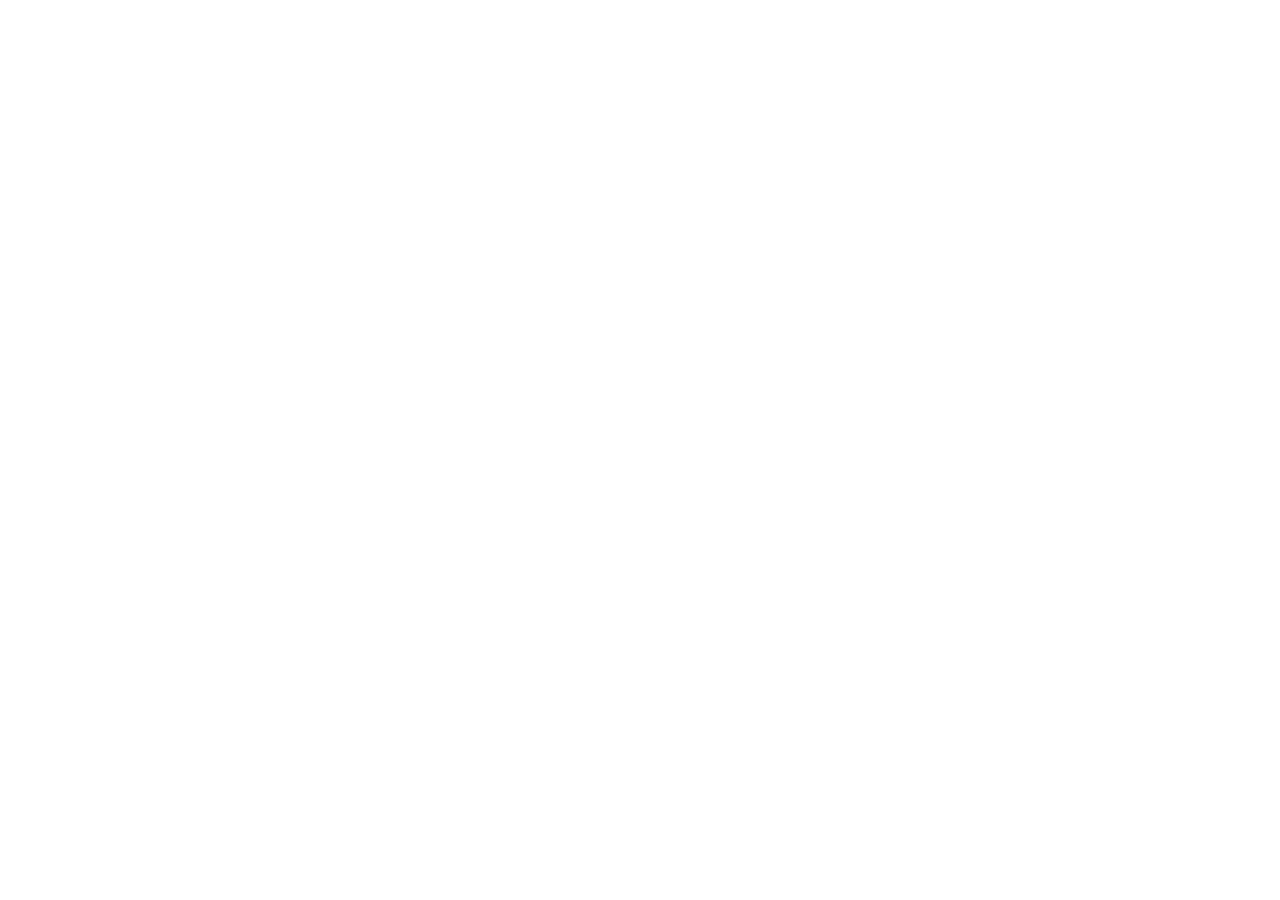
==== activities.html @ d6452ca9 "Third Draft Css and sematic layouts were added" ====
<!DOCTYPE html>
<html lang="en">
<head>
    <meta charset="UTF-8">
    <meta name="viewport" content="width=device-width, initial-scale=1.0">
    <title>Document</title>
</head>
<body>
       <header>
         <nav>
            
        </nav>
    </header>
    <main>

    </main>
    <footer>
        
    </footer> 
</body>
</html>
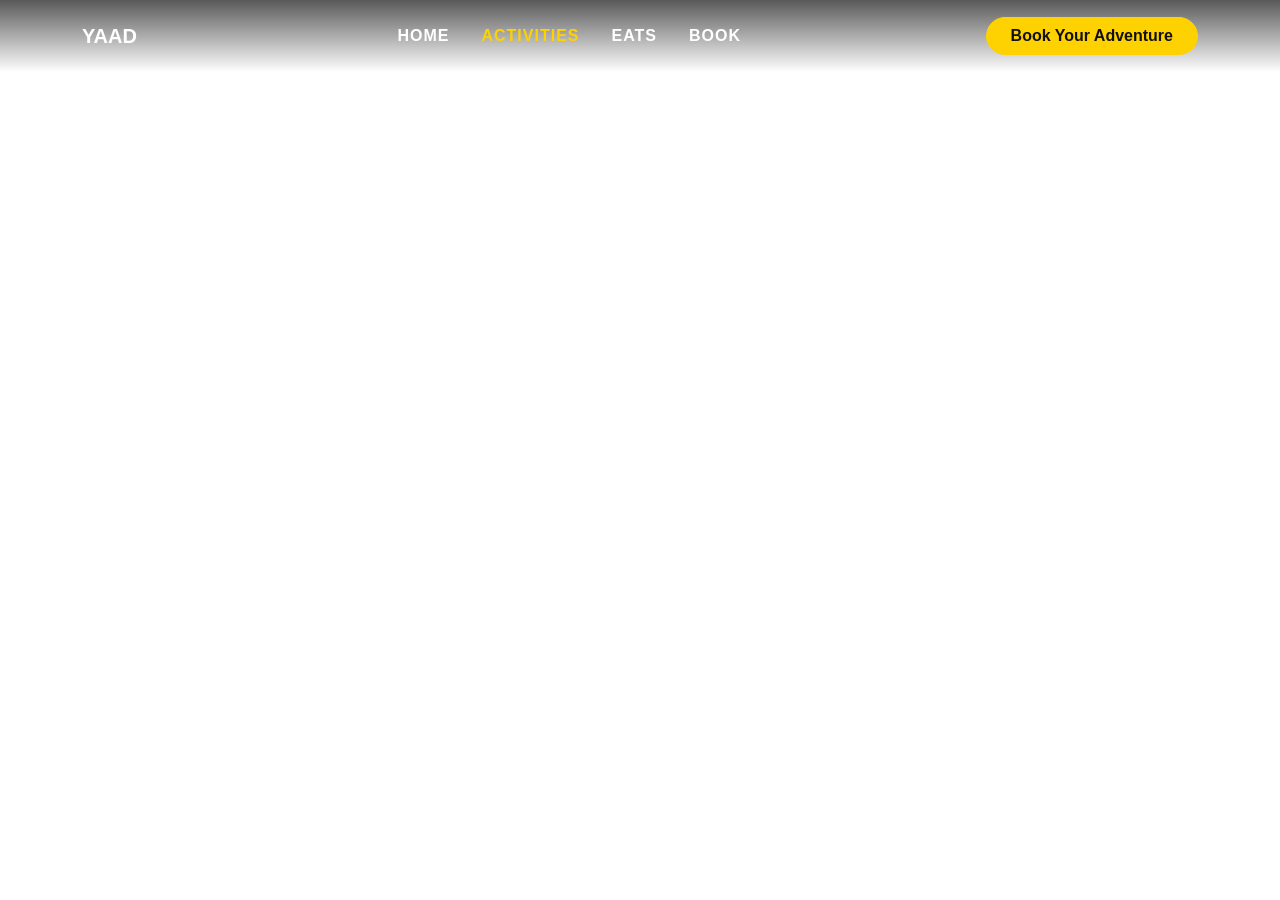
==== commit e585812f: "Header fixing Navigation and banner was added to other pages and book page was made to accomodate bo" ====
--- a/activities.html
+++ b/activities.html
@@ -3,8 +3,36 @@
 <head>
     <meta charset="UTF-8">
     <meta name="viewport" content="width=device-width, initial-scale=1.0">
-    <title>Document</title>
+    <title>Activities</title>
+    <link href="https://cdn.jsdelivr.net/npm/bootstrap@5.3.0/dist/css/bootstrap.min.css" rel="stylesheet" integrity="sha384-9ndCyUaIbzAi2FUVXJi0CjmCapSmO7SnpJef0486qhLnuZ2cdeRhO02iuK6FUUVM" crossorigin="anonymous">
+    <link rel="stylesheet" href="stylesheets/styles.css">
 </head>
+<body>
+    <header>
+        <nav class="navbar navbar-expand-lg navbar-dark site-nav fixed-top">
+            <div class="container">
+                <a class="navbar-brand fw-bold" href="index.html">YAAD</a>
+                <button class="navbar-toggler" type="button" data-bs-toggle="collapse" data-bs-target="#mainNav" aria-controls="mainNav" aria-expanded="false" aria-label="Toggle navigation">
+                    <span class="navbar-toggler-icon"></span>
+                </button>
+                <div class="collapse navbar-collapse" id="mainNav">
+                    <ul class="navbar-nav mx-auto">
+                        <li class="nav-item"><a class="nav-link" href="index.html">Home</a></li>
+                        <li class="nav-item"><a class="nav-link active" href="activities.html" aria-current="page">Activities</a></li>
+                        <li class="nav-item"><a class="nav-link" href="eats.html">Eats</a></li>
+                        <li class="nav-item"><a class="nav-link" href="book.html">Book</a></li>
+                    </ul>
+                    <a href="book.html" class="btn btn-gold">Book Your Adventure</a>
+                </div>
+            </div>
+        </nav>
+        <div class="page-hero d-flex align-items-end hero-activities">
+            <div class="container pb-4">
+                <h1 class="text-white fw-bold">Activities</h1>
+                <p class="lead text-white mb-0">Waterfalls, trails, rivers and culture across the island.</p>
+            </div>
+        </div>
+    </header>
 <body>
        <header>
          <nav>
--- a/stylesheets/styles.css
+++ b/stylesheets/styles.css
@@ -0,0 +1,83 @@
+/* -- Global color variables (Jamaican colours to be reused alot) -- */
+:root {
+    --jm-green: #009b3a;
+    --jm-green-dark: #007a2e;
+    --jm-gold: #fed100;
+    --jm-black: #111111;
+}
+
+body {
+    font-family: "Segoe UI", Roboto, Arial, sans-serif;
+    color: #333;
+}
+
+/* Navigation bar styles */
+.site-nav {
+    background: linear-gradient(to bottom, rgba(0, 0, 0, 0.65), rgba(0, 0, 0, 0));
+    padding: 1rem 0;
+}
+
+.site-nav .nav-link {
+    color: #fff;
+    font-weight: 600;
+    text-transform: uppercase;
+    letter-spacing: 1px;
+    margin: 0 0.5rem;
+}
+.site-nav .nav-link:hover,
+.site-nav .nav-link.active {
+    color: var(--jm-gold);
+}
+@media (max-width: 991.98px) {
+    .site-nav { background: rgba(0, 0, 0, 0.85); }
+}
+
+/* Hero section styles */
+.hero {
+    min-height: 100vh;
+    background-image:
+        linear-gradient(rgba(0, 0, 0, 0.35), rgba(0, 0, 0, 0.55)),
+        url('../images/banner_background.jpg');
+    background-color: var(--jm-green-dark);   /* fallback if image is missing */
+    background-size: cover;
+    background-position: center;
+}
+.banner-text1, .banner-text2, .banner-text3 {
+    color: #fff;
+    font-weight: 800;
+    text-transform: uppercase;
+    line-height: 1;
+    margin: 0;
+    text-shadow: 0 3px 12px rgba(0, 0, 0, 0.5);
+}
+.banner-text1 { font-size: clamp(2.5rem, 8vw, 6rem); }
+.banner-text2 { font-size: clamp(2.5rem, 8vw, 6rem); color: var(--jm-gold); }
+.banner-text3 { font-size: clamp(2.5rem, 8vw, 6rem); }
+
+/*  Buttons  */
+.btn-gold {
+    background-color: var(--jm-gold);
+    border-color: var(--jm-gold);
+    color: var(--jm-black);
+    font-weight: 700;
+    border-radius: 50rem;
+    padding-left: 1.5rem;
+    padding-right: 1.5rem;
+}
+.btn-gold:hover {
+    background-color: #e7c718;
+    border-color: #e7c718;
+    color: var(--jm-black);
+}
+.btn-green {
+    background-color: var(--jm-green);
+    border-color: var(--jm-green);
+    color: #fff;
+    font-weight: 600;
+    border-radius: 50rem;
+}
+.btn-green:hover {
+    background-color: var(--jm-green-dark);
+    border-color: var(--jm-green-dark);
+    color: #fff;
+}
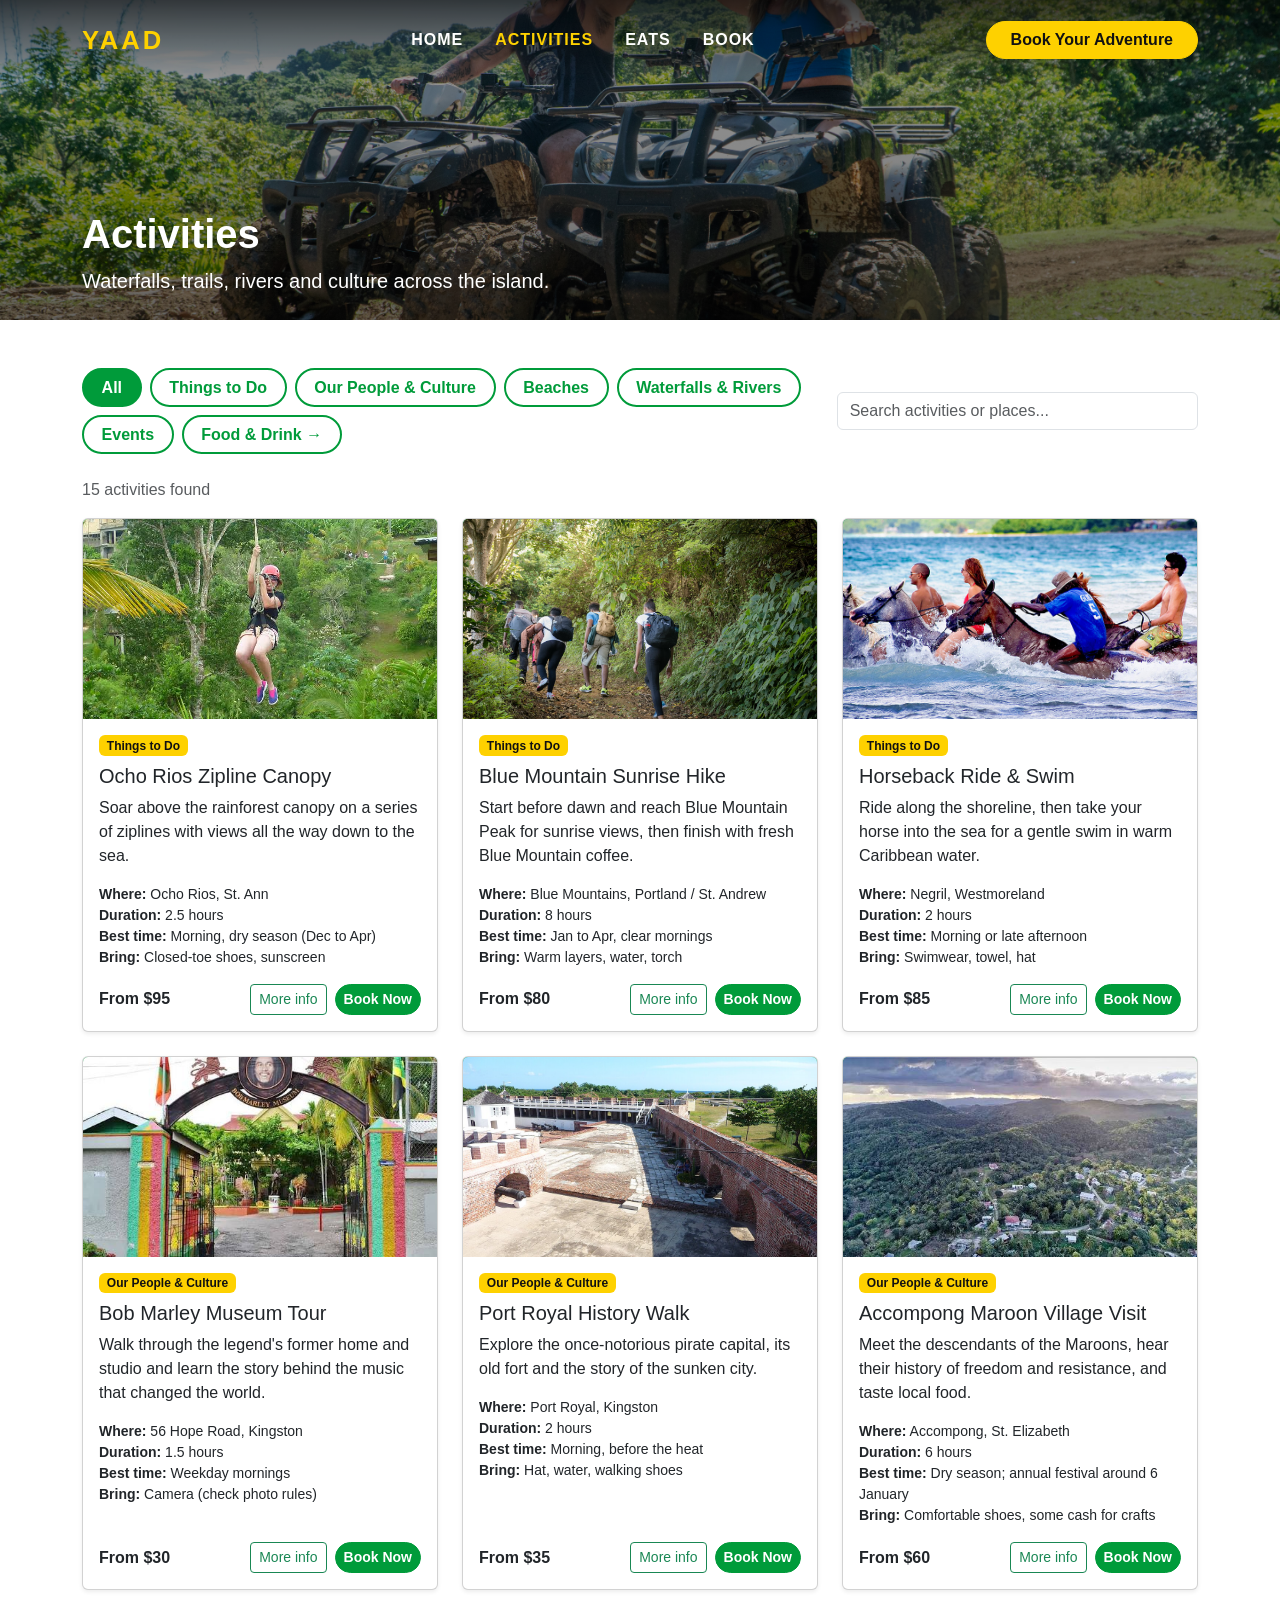
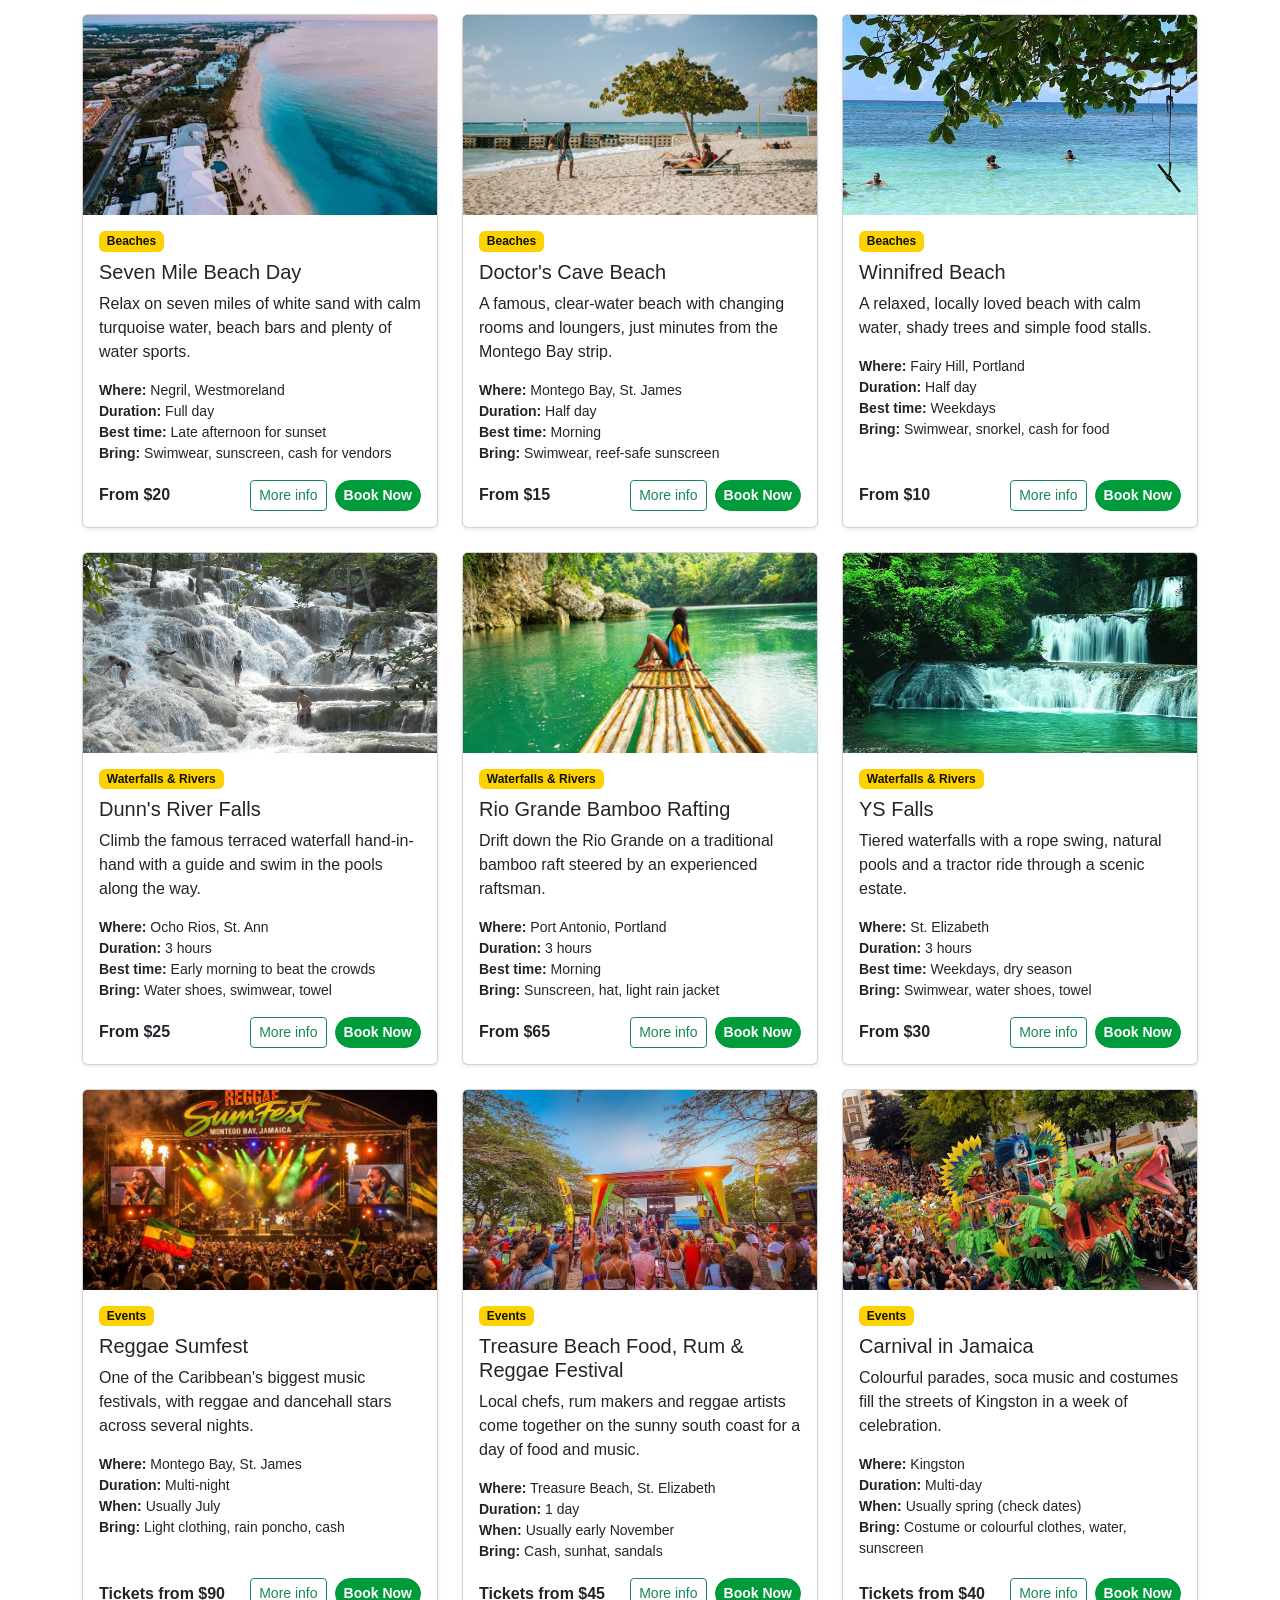
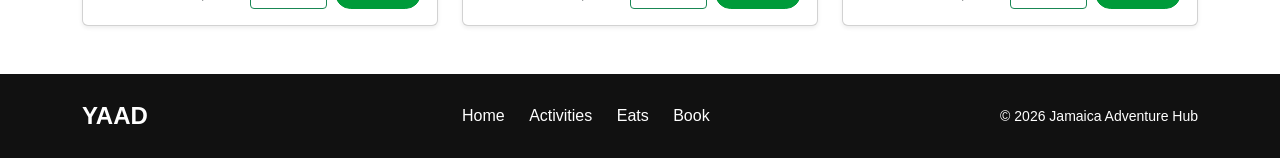
==== commit edea90e1: "All pages,css and Javascript Updates done to all pages, Javascript added and used to populate book a" ====
--- a/activities.html
+++ b/activities.html
@@ -3,8 +3,8 @@
 <head>
     <meta charset="UTF-8">
     <meta name="viewport" content="width=device-width, initial-scale=1.0">
-    <title>Activities</title>
-    <link href="https://cdn.jsdelivr.net/npm/bootstrap@5.3.0/dist/css/bootstrap.min.css" rel="stylesheet" integrity="sha384-9ndCyUaIbzAi2FUVXJi0CjmCapSmO7SnpJef0486qhLnuZ2cdeRhO02iuK6FUUVM" crossorigin="anonymous">
+    <title>Activities | Yaad</title>
+    <link href="https://cdn.jsdelivr.net/npm/bootstrap@5.3.3/dist/css/bootstrap.min.css" rel="stylesheet">
     <link rel="stylesheet" href="stylesheets/styles.css">
 </head>
 <body>
@@ -33,17 +33,75 @@
             </div>
         </div>
     </header>
-<body>
-       <header>
-         <nav>
-            
-        </nav>
-    </header>
+
     <main>
+        <section class="py-5">
+            <div class="container">
+                <div class="row g-3 align-items-center mb-4">
+                    <div class="col-lg-8">
+                        <div id="activity-filters" class="d-flex flex-wrap gap-2" role="group" aria-label="Filter activities by category">
+                            <!-- Filter buttons are built by app.js from the activities array -->
+                        </div>
+                    </div>
+                    <div class="col-lg-4">
+                        <label for="activity-search" class="visually-hidden">Search activities</label>
+                        <input type="search" class="form-control" id="activity-search" placeholder="Search activities or places...">
+                    </div>
+                </div>
+                <p id="activity-count" class="text-muted" aria-live="polite"></p>
+                <div class="row g-4" id="activity-list">
+                    <!-- Cards are rendered by js/app.js. This message is replaced when the script runs. -->
+                    <div class="col-12">
+                        <div class="alert alert-warning mb-0" role="alert">
+                            Activities could not load. Check that <code>js/app.js</code> exists next to your HTML files
+                            and that you are online (jQuery and Bootstrap load from a CDN). Press F12 and look at the Console for details.
+                        </div>
+                    </div>
+                </div>
+            </div>
+        </section>
 
+        <!-- Details modal (Bootstrap JS component) -->
+        <div class="modal fade" id="activityModal" tabindex="-1" aria-labelledby="activityModalTitle" aria-hidden="true">
+            <div class="modal-dialog modal-dialog-centered">
+                <div class="modal-content">
+                    <div class="modal-header">
+                        <h2 class="modal-title h4" id="activityModalTitle"></h2>
+                        <button type="button" class="btn-close" data-bs-dismiss="modal" aria-label="Close"></button>
+                    </div>
+                    <div class="modal-body">
+                        <p id="activityModalMeta" class="text-muted mb-2"></p>
+                        <p id="activityModalDesc"></p>
+                        <p class="fw-bold mb-0" id="activityModalPrice"></p>
+                    </div>
+                    <div class="modal-footer">
+                        <button type="button" class="btn btn-outline-secondary" data-bs-dismiss="modal">Close</button>
+                        <button type="button" id="activityModalBook" class="btn btn-green" data-bs-dismiss="modal">Book Now</button>
+                    </div>
+                </div>
+            </div>
+        </div>
     </main>
-    <footer>
-        
-    </footer> 
+
+    <footer class="site-footer text-white py-4">
+        <div class="container">
+            <div class="row align-items-center gy-3">
+                <div class="col-md-4 fw-bold fs-4">YAAD</div>
+                <div class="col-md-4">
+                    <ul class="list-inline mb-0">
+                        <li class="list-inline-item"><a href="index.html">Home</a></li>
+                        <li class="list-inline-item"><a href="activities.html">Activities</a></li>
+                        <li class="list-inline-item"><a href="eats.html">Eats</a></li>
+                        <li class="list-inline-item"><a href="book.html">Book</a></li>
+                    </ul>
+                </div>
+                <div class="col-md-4 text-md-end small">&copy; 2026 Jamaica Adventure Hub</div>
+            </div>
+        </div>
+    </footer>
+
+    <script src="https://code.jquery.com/jquery-3.7.1.min.js"></script>
+    <script src="https://cdn.jsdelivr.net/npm/bootstrap@5.3.3/dist/js/bootstrap.bundle.min.js"></script>
+    <script src="js/app.js"></script>
 </body>
 </html>
--- a/stylesheets/styles.css
+++ b/stylesheets/styles.css
@@ -16,7 +16,11 @@
     background: linear-gradient(to bottom, rgba(0, 0, 0, 0.65), rgba(0, 0, 0, 0));
     padding: 1rem 0;
 }
-
+.site-nav .navbar-brand {
+    color: var(--jm-gold);
+    letter-spacing: 3px;
+    font-size: 1.6rem;
+}
 .site-nav .nav-link {
     color: #fff;
     font-weight: 600;
@@ -80,4 +84,149 @@
     background-color: var(--jm-green-dark);
     border-color: var(--jm-green-dark);
     color: #fff;
+}
+
+/* ---------- Section headings ---------- */
+.section-title {
+    font-weight: 800;
+    color: var(--jm-black);
+}
+.section-title::after {
+    content: "";
+    display: block;
+    width: 70px;
+    height: 4px;
+    margin: 0.6rem auto 0;
+    background: linear-gradient(90deg, var(--jm-green) 50%, var(--jm-gold) 50%);
+    border-radius: 2px;
+}
+
+/* ---------- Category image tiles ---------- */
+.tile {
+    position: relative;
+    display: block;
+    height: 230px;
+    border-radius: 0.5rem;
+    overflow: hidden;
+    background-color: var(--jm-green);
+    background-size: cover;
+    background-position: center;
+    text-decoration: none;
+    transition: transform 0.3s ease, box-shadow 0.3s ease;
+}
+.tile::before {
+    content: "";
+    position: absolute;
+    inset: 0;
+    background: linear-gradient(to top, rgba(0, 0, 0, 0.75), rgba(0, 0, 0, 0.05) 60%);
+}
+.tile-title {
+    position: absolute;
+    left: 1rem;
+    bottom: 0.9rem;
+    color: #fff;
+    font-size: 1.4rem;
+    font-weight: 700;
+}
+.tile:hover {
+    transform: translateY(-4px);
+    box-shadow: 0 10px 24px rgba(0, 0, 0, 0.25);
+}
+.tile:hover .tile-title { color: var(--jm-gold); }
+
+/* ---------- Cards ---------- */
+.card-img-top {
+    height: 200px;
+    object-fit: cover;
+    background-color: #d9e8dc;
+}
+
+/* ---------- Events carousel ---------- */
+.event-slide {
+    height: 420px;
+    background-color: var(--jm-green-dark);
+    background-size: cover;
+    background-position: center;
+}
+.carousel-caption {
+    background: rgba(0, 0, 0, 0.55);
+    border-radius: 0.5rem;
+    padding: 0.75rem 1rem;
+    left: 8%;
+    right: 8%;
+}
+
+/* ---------- Newsletter + footer ---------- */
+.newsletter {
+    background: linear-gradient(135deg, var(--jm-green), var(--jm-green-dark));
+}
+.site-footer {
+    background-color: var(--jm-black);
+}
+.site-footer a {
+    color: #fff;
+    text-decoration: none;
+    margin-right: 0.75rem;
+}
+.site-footer a:hover { color: var(--jm-gold); }
+
+/* ---------- Inner page heroes ---------- */
+.page-hero {
+    min-height: 320px;
+    padding-top: 80px;
+    background-size: cover;
+    background-position: center;
+    background-color: var(--jm-green-dark);
+}
+.hero-activities { background-image: linear-gradient(rgba(0,0,0,.35), rgba(0,0,0,.6)), url('../images/activities_banner.jpg'); }
+.hero-eats       { background-image: linear-gradient(rgba(0,0,0,.35), rgba(0,0,0,.6)), url('../images/eats_banner.jpg'); }
+.hero-book       { background-image: linear-gradient(rgba(0,0,0,.35), rgba(0,0,0,.6)), url('../images/book_banner.jpg'); }
+
+/* ---------- Filter pills ---------- */
+.filter-btn {
+    border: 2px solid var(--jm-green);
+    background: #fff;
+    color: var(--jm-green);
+    font-weight: 600;
+    border-radius: 50rem;
+    padding: 0.35rem 1.1rem;
+}
+.filter-btn:hover { background: #eef8f1; }
+.filter-btn.active {
+    background: var(--jm-green);
+    color: #fff;
+}
+
+/* ---------- Card badges ---------- */
+.badge-cat {
+    background-color: var(--jm-gold);
+    color: var(--jm-black);
+    font-weight: 700;
+}
+/* ---------- Card image with graceful fallback ---------- */
+.card-img-wrap {
+    position: relative;
+    height: 200px;
+    overflow: hidden;
+    background: linear-gradient(135deg, var(--jm-green), var(--jm-green-dark));
+    border-radius: calc(0.375rem - 1px) calc(0.375rem - 1px) 0 0;
+}
+.card-img-wrap img {
+    position: absolute;
+    inset: 0;
+    width: 100%;
+    height: 100%;
+    object-fit: cover;
+}
+.img-fallback {
+    position: absolute;
+    inset: 0;
+    display: flex;
+    align-items: center;
+    justify-content: center;
+    padding: 1rem;
+    text-align: center;
+    color: var(--jm-gold);
+    font-weight: 700;
+    font-size: 1.1rem;
 }
